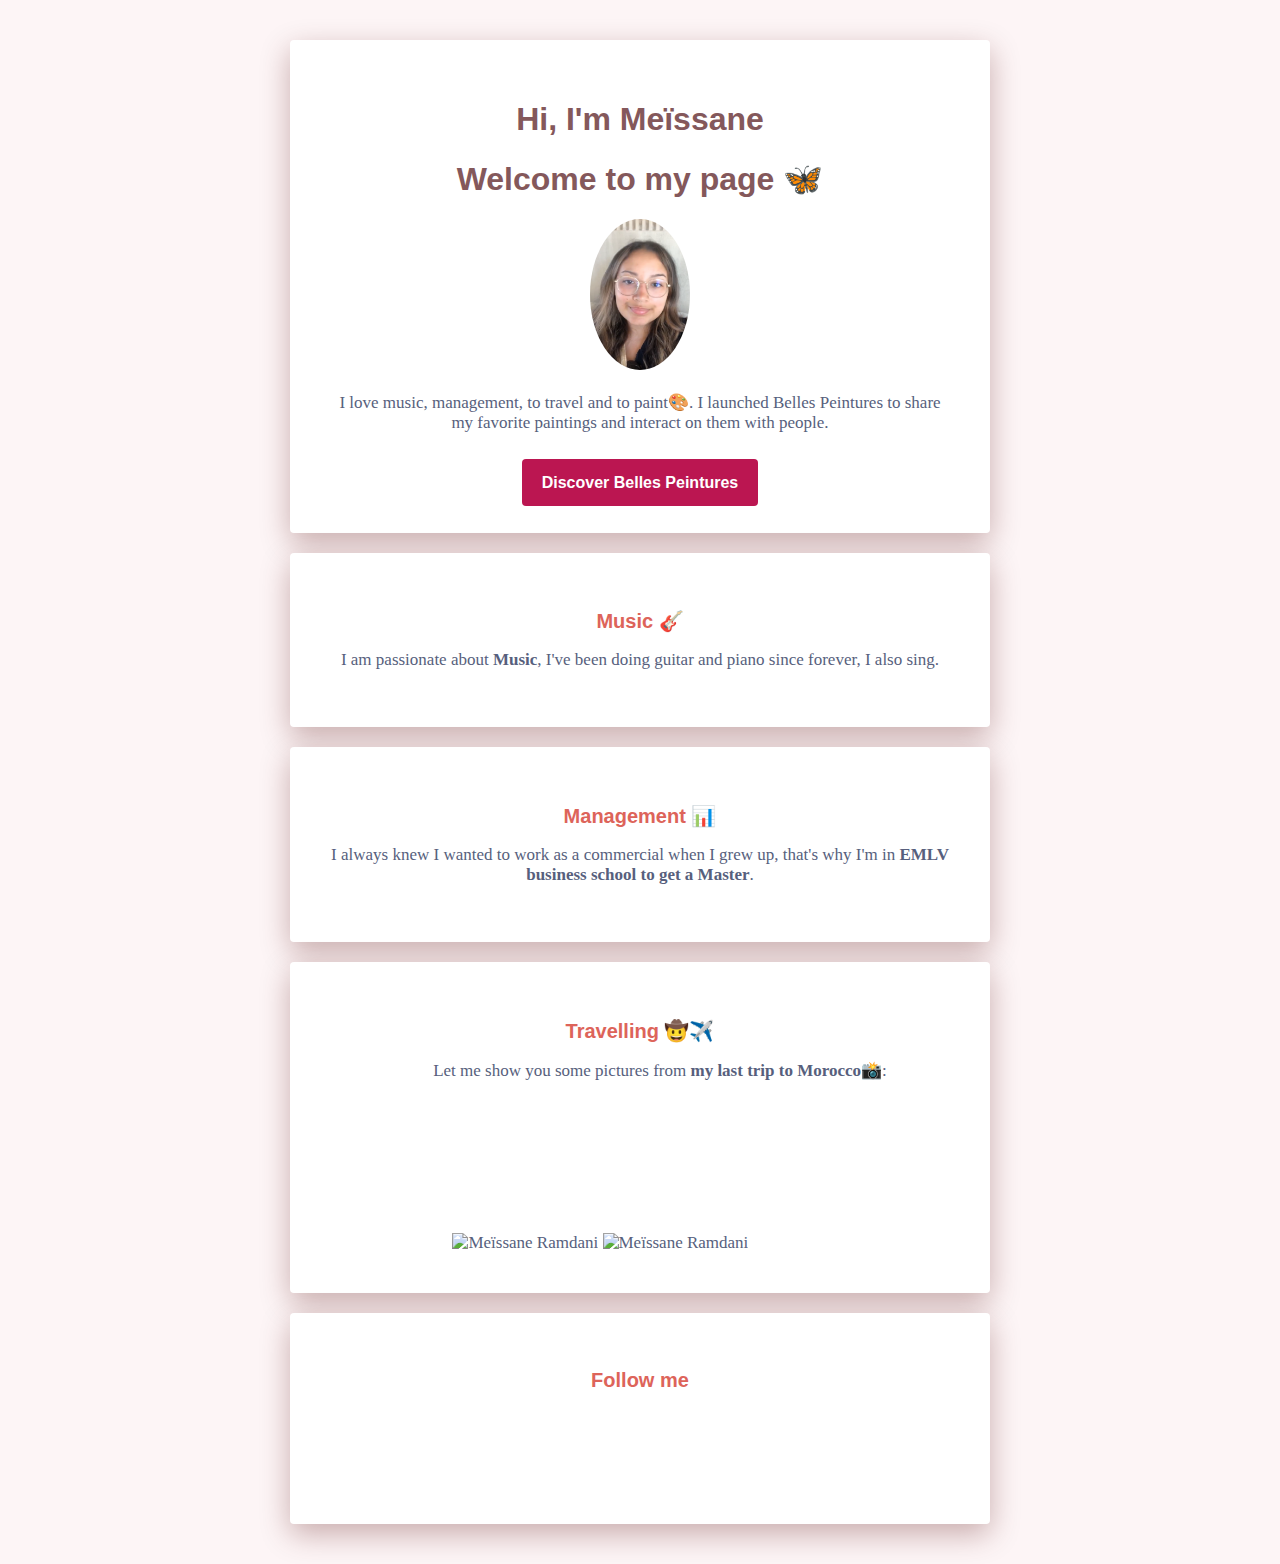
==== index.html @ 8765467a "Add files via upload" ====
<!DOCTYPE html>
<html>
  <head>
    <title>Meïssane Ramdani profile</title>
    <meta charset="utf-8">
    <link href="style2.css"
    family=Lora:400,700|Roboto:300,400,500,700,900" rel="stylesheet">
    <link rel="stylesheet" href="style.css">
    <link rel="stylesheet" href="https://use.fontawesome.com/releases/v5.2.0/css/all.css" integrity="sha384-hWVjflwFxL6sNzntih27bfxkr27PmbbK/iSvJ+a4+0owXq79v+lsFkW54bOGbiDQ" crossorigin="anonymous">
  </head>
  <body>

    <div class="container">
      <div class="card-white" id="introduction">
        <h1>Hi, I'm Meïssane<h1> 
          <h1>Welcome to my page 🦋</h1>
        <img src="images/profile.png" class="img-circle" width="100px" alt="Meïssane  Ramdani">
        <p>
          I love music, management, to travel and to paint🎨. I launched Belles Peintures to share my favorite paintings and interact on them with people.
        </p>
        <a href="#" class="btn-blue">Discover Belles Peintures</a>
      </div>
      <div class="card-white">
        <h2>Music 🎸</h2>
        <p>
          I am passionate about <strong>Music</strong>, I've been doing guitar and piano since forever, I also sing.
        </p>
      </div>
      <div class="card-white">
        <h2>Management 📊</h2>
        <p>
          I always knew I wanted to work as a commercial when I grew up, that's why I'm in <strong>EMLV business school to get a Master</strong>.
        </p>
      </div>
      <div class="card-white">
        <h2>Travelling 🤠✈️ </h2>
        <p>
          <ol>
          Let me show you some pictures from <strong>my last trip to Morocco</strong>📸:

          </ol>
          <img src="images/travels.jpg" class="images" width="100px" alt="Meïssane Ramdani"> <img src="images/travels_2.jpg" class="images" width="100px" alt="Meïssane Ramdani"> <video src="images/travels_3.mov" class="div" width="75px" autoplay> 

        </p>
      </div>
      <div class="card-white">
        <h2>Follow me</h2>
        <ul class="list-inline">
          <li>
            <a href="https://github.com/m-rmdni" target="_blank">
              <i class="fab fa-github-square"></i>
            </a>
          </li>
          <li>
            <a href="https://instagram.com/ssmeani" target="_blank">
              <i class="fab fa-instagram"></i>
            </a>
          </li>
          <li>
            <a href="https://www.linkedin.com/in/meissane-ramdani-435a8a248/" target="_blank">
              <i class="fab fa-linkedin"></i>
            </a>
          </li>
        </ul>
      </div>
    </div>

  </body>
</html>
---- style.css ----
/* Colors and fonts */

body {
  background: #fbedee8a;
  color: #575F7D;
  font-family: 'Lora', serif;
  font-size: 17px;
  font-weight: normal;
}
h1, h2, h3 {
  font-family: 'Roboto', sans-serif;
}
h1 {
  color: #84585b;
  font-size: 32px;
  font-weight: 900;
}
h2 {
  color: rgb(221,100,90);
  font-size: 20px;
  font-weight: ;
  font-weight: 700;
}
a {
  font-family: 'Roboto', sans-serif;
  text-decoration: none;
  color: rgba(253, 127, 83, 0.75);
  font-weight: 600;
  font-size: 16px;
}
a:hover {
  color: black;
}


/* Custom design with class (99% of your design) */
.container {
  width: 700px;
  margin: 40px auto;
}

@media (max-width: 960px) {
  /* For a screen < 960px, this CSS will be read */
  .container {
    width: 700px;
  }
}
@media (max-width: 720px) {
  /* For a screen < 720px, this CSS will be read */
  .container {
    width: 500px;
  }
}
@media (max-width: 540px) {
  /* For a screen < 540px, this CSS will be read */
  .container {
    width: 300px;
  }
}

.card-white {
  background-color: white;
  padding: 40px;
  box-shadow: 0px 10px 30px rgba(80,0,0,0.3);
  border-radius: 4px;
  margin: 20px 0px;
  text-align: center;
}
.img-circle {
  border-radius: 50%;
}
.btn-blue {
  background-color: #bb1651;
  color: white;
  padding: 15px 20px;
  border-radius: 4px;
}
.btn-blue:hover {
  background-color: black;
  color: white;
}
.list-inline {
  list-style: none;
  padding-left: 0px;
}

.list-inline li {
  display: inline;
  padding: 10px;
}
.list-inline i {
  font-size: 50px;
  color: rgb(230, 230, 230);
}
.list-inline i:hover {
  color: lightpink;
}

/* Design adjustments using id (1% design remaining) */
#introduction p {
  margin-bottom: 40px;
}
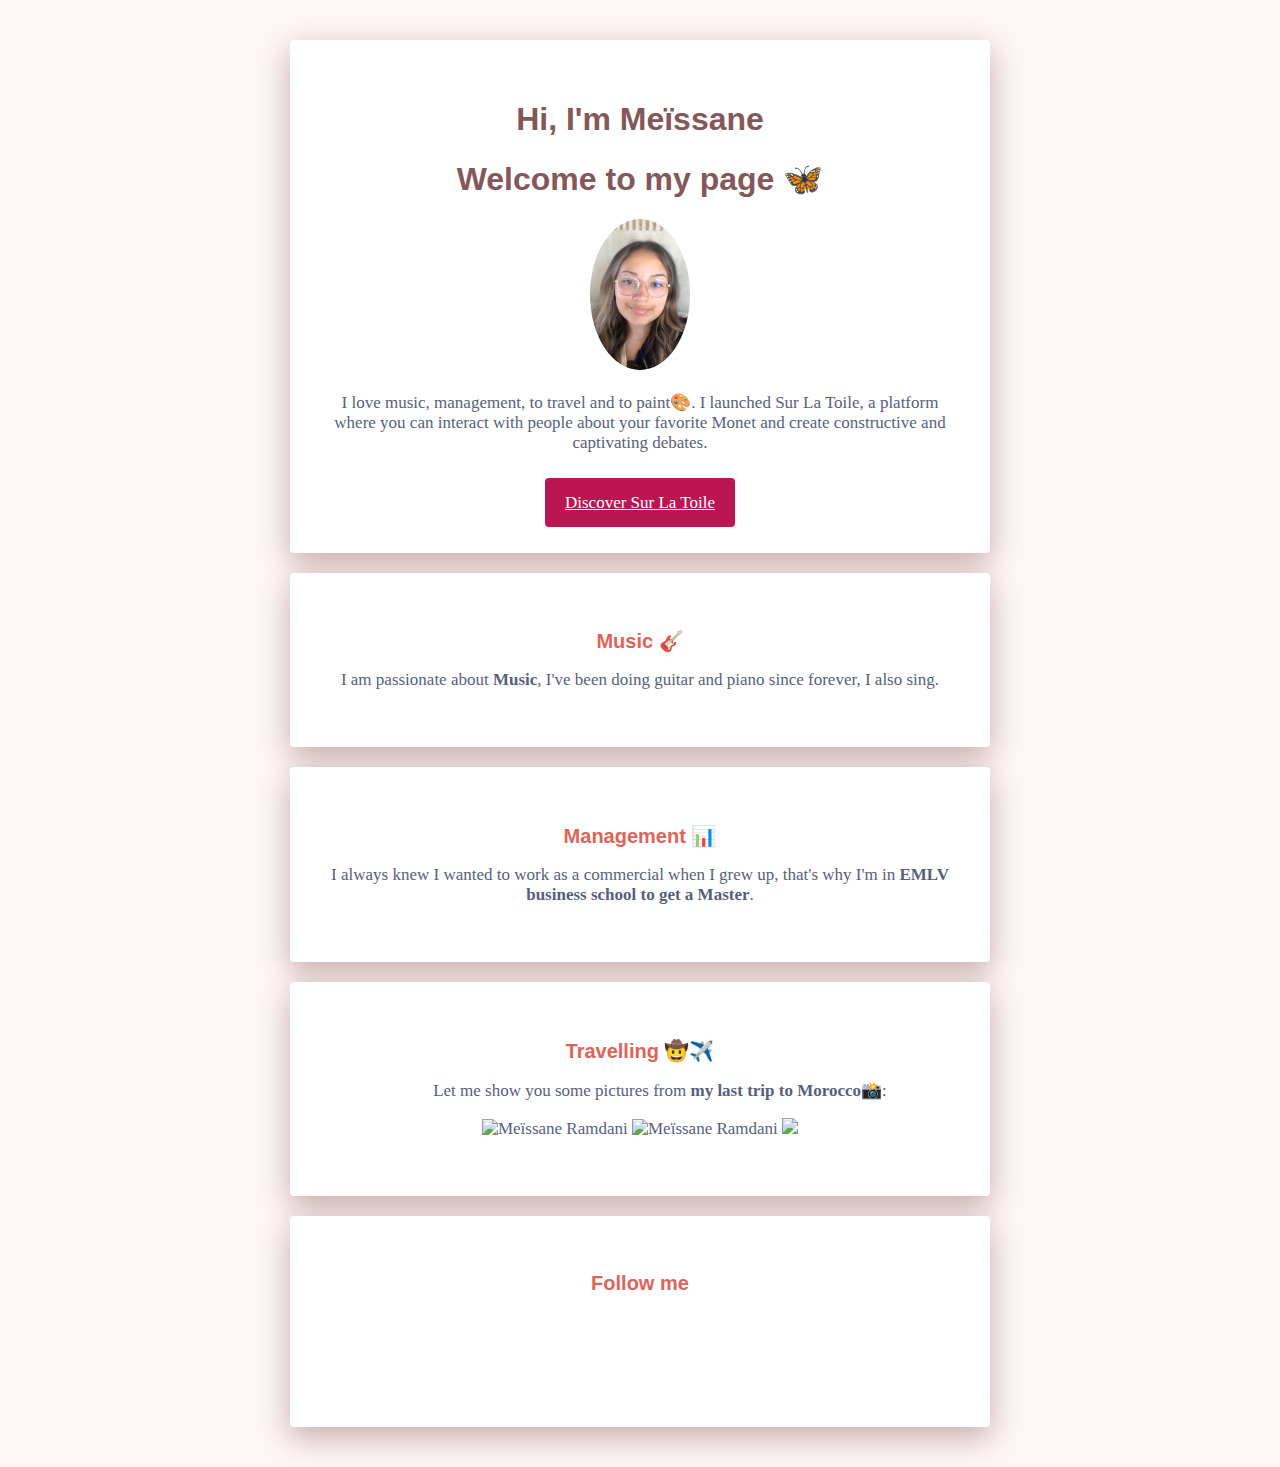
==== commit 12c0695d: "Add files via upload" ====
--- a/index.html
+++ b/index.html
@@ -16,9 +16,9 @@
           <h1>Welcome to my page 🦋</h1>
         <img src="images/profile.png" class="img-circle" width="100px" alt="Meïssane  Ramdani">
         <p>
-          I love music, management, to travel and to paint🎨. I launched Belles Peintures to share my favorite paintings and interact on them with people.
+          I love music, management, to travel and to paint🎨. I launched Sur La Toile, a platform where you can interact with people about your favorite Monet and create constructive and captivating debates. 
         </p>
-        <a href="#" class="btn-blue">Discover Belles Peintures</a>
+        <a href="https://github.com/m-rmdni/landing.git" class="btn-blue">Discover Sur La Toile</a>
       </div>
       <div class="card-white">
         <h2>Music 🎸</h2>
@@ -35,11 +35,10 @@
       <div class="card-white">
         <h2>Travelling 🤠✈️ </h2>
         <p>
-          <ol>
-          Let me show you some pictures from <strong>my last trip to Morocco</strong>📸:
+          <ol>Let me show you some pictures from <strong>my last trip to Morocco</strong>📸:
 
           </ol>
-          <img src="images/travels.jpg" class="images" width="100px" alt="Meïssane Ramdani"> <img src="images/travels_2.jpg" class="images" width="100px" alt="Meïssane Ramdani"> <video src="images/travels_3.mov" class="div" width="75px" autoplay> 
+          <img src="images/travels.png" class="images" width="100px" alt="Meïssane Ramdani"> <img src="images/travels_2.png" class="images" width="100px" alt="Meïssane Ramdani"> <img src="images/travels_1.png" class="images" width="100px" > 
 
         </p>
       </div>
--- a/style.css
+++ b/style.css
@@ -20,7 +20,9 @@
   font-size: 20px;
   font-weight: ;
   font-weight: 700;
+
 }
+@media (max-width: 300px)
 a {
   font-family: 'Roboto', sans-serif;
   text-decoration: none;
@@ -39,19 +41,19 @@
   margin: 40px auto;
 }
 
-@media (max-width: 960px) {
+@media (max-width: 500px) {
   /* For a screen < 960px, this CSS will be read */
   .container {
     width: 700px;
   }
 }
-@media (max-width: 720px) {
+@media (max-width: 450px) {
   /* For a screen < 720px, this CSS will be read */
   .container {
     width: 500px;
   }
 }
-@media (max-width: 540px) {
+@media (max-width: 450px) {
   /* For a screen < 540px, this CSS will be read */
   .container {
     width: 300px;
